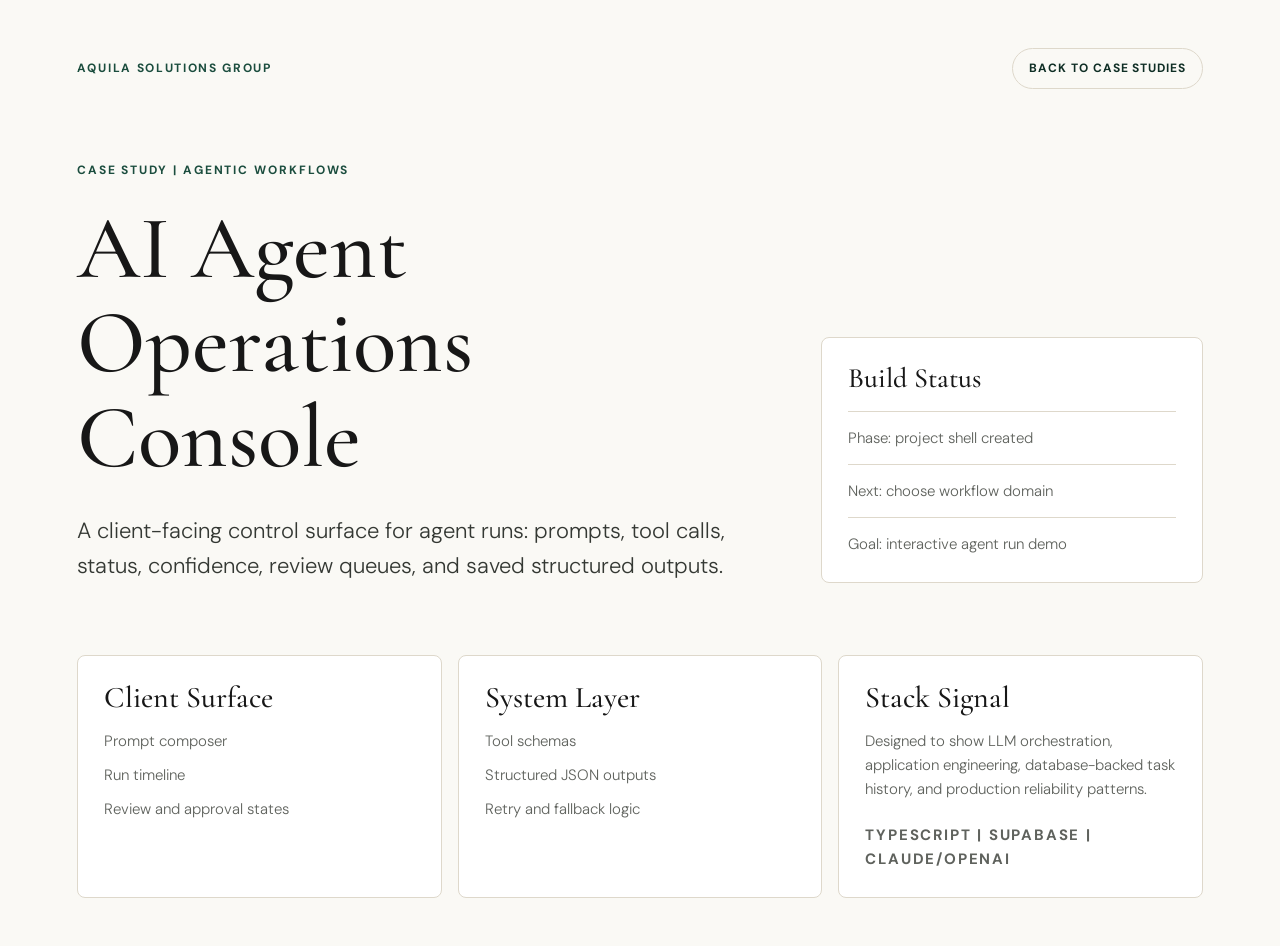
==== case-studies/agent-operations-console/index.html @ 9e026e29 "Add live case study scaffolds" ====
<!doctype html>
<html lang="en">
<head>
  <meta charset="utf-8">
  <meta name="viewport" content="width=device-width, initial-scale=1">
  <title>AI Agent Operations Console | Aquila Solutions Group</title>
  <link rel="preconnect" href="https://fonts.googleapis.com">
  <link rel="preconnect" href="https://fonts.gstatic.com" crossorigin>
  <link href="https://fonts.googleapis.com/css2?family=Cormorant+Garamond:wght@400;500;600&family=DM+Sans:wght@300;400;500;600;700&display=swap" rel="stylesheet">
  <link rel="stylesheet" href="../case-study.css">
</head>
<body>
  <div class="shell">
    <header class="topbar">
      <a class="brand" href="../../">Aquila Solutions Group</a>
      <a class="back-link" href="../../#case-studies">Back to case studies</a>
    </header>
    <main>
      <section class="hero">
        <div>
          <p class="eyebrow">Case Study | Agentic Workflows</p>
          <h1>AI Agent Operations Console</h1>
          <p class="summary">A client-facing control surface for agent runs: prompts, tool calls, status, confidence, review queues, and saved structured outputs.</p>
        </div>
        <aside class="status-card">
          <h2>Build Status</h2>
          <ul class="status-list">
            <li>Phase: project shell created</li>
            <li>Next: choose workflow domain</li>
            <li>Goal: interactive agent run demo</li>
          </ul>
        </aside>
      </section>
      <section class="grid">
        <article class="card">
          <h2>Client Surface</h2>
          <ul>
            <li>Prompt composer</li>
            <li>Run timeline</li>
            <li>Review and approval states</li>
          </ul>
        </article>
        <article class="card">
          <h2>System Layer</h2>
          <ul>
            <li>Tool schemas</li>
            <li>Structured JSON outputs</li>
            <li>Retry and fallback logic</li>
          </ul>
        </article>
        <article class="card">
          <h2>Stack Signal</h2>
          <p>Designed to show LLM orchestration, application engineering, database-backed task history, and production reliability patterns.</p>
          <p class="stack">TypeScript | Supabase | Claude/OpenAI</p>
        </article>
      </section>
    </main>
  </div>
</body>
</html>
---- case-studies/case-study.css ----
:root {
  --forest: #1b4d3e;
  --forest-deep: #0f2e25;
  --gold: #c9a96e;
  --paper: #faf9f5;
  --surface: #ffffff;
  --line: #ded8cb;
  --ink: #171717;
  --muted: #5f625d;
  --soft: #eef2ee;
}

* {
  box-sizing: border-box;
  margin: 0;
  padding: 0;
}

body {
  background: var(--paper);
  color: var(--ink);
  font-family: "DM Sans", system-ui, -apple-system, BlinkMacSystemFont, "Segoe UI", sans-serif;
  font-weight: 300;
  line-height: 1.6;
  -webkit-font-smoothing: antialiased;
}

a {
  color: inherit;
  text-decoration: none;
}

.shell {
  min-height: 100vh;
  padding: 48px clamp(20px, 6vw, 88px);
}

.topbar {
  align-items: center;
  display: flex;
  justify-content: space-between;
  margin: 0 auto 72px;
  max-width: 1180px;
}

.brand {
  color: var(--forest);
  font-size: 12px;
  font-weight: 700;
  letter-spacing: 0.14em;
  text-transform: uppercase;
}

.back-link {
  border: 1px solid var(--line);
  border-radius: 999px;
  color: var(--forest-deep);
  font-size: 12px;
  font-weight: 700;
  letter-spacing: 0.08em;
  padding: 10px 16px;
  text-transform: uppercase;
}

.hero {
  display: grid;
  gap: 48px;
  grid-template-columns: minmax(0, 1fr) minmax(320px, 0.55fr);
  margin: 0 auto 72px;
  max-width: 1180px;
}

.eyebrow {
  color: var(--forest);
  font-size: 12px;
  font-weight: 700;
  letter-spacing: 0.16em;
  margin-bottom: 22px;
  text-transform: uppercase;
}

h1,
h2,
h3 {
  font-family: "Cormorant Garamond", Georgia, serif;
  font-weight: 500;
  line-height: 1.05;
}

h1 {
  font-size: clamp(48px, 7vw, 92px);
  max-width: 820px;
}

.summary {
  color: #343833;
  font-size: clamp(18px, 2vw, 22px);
  margin-top: 28px;
  max-width: 720px;
}

.status-card {
  align-self: end;
  background: var(--surface);
  border: 1px solid var(--line);
  border-radius: 8px;
  padding: 26px;
}

.status-card h2 {
  font-size: 28px;
  margin-bottom: 18px;
}

.status-list {
  display: grid;
  gap: 14px;
  list-style: none;
}

.status-list li {
  border-top: 1px solid var(--line);
  color: var(--muted);
  font-size: 15px;
  padding-top: 14px;
}

.grid {
  display: grid;
  gap: 16px;
  grid-template-columns: repeat(3, minmax(0, 1fr));
  margin: 0 auto;
  max-width: 1180px;
}

.card {
  background: var(--surface);
  border: 1px solid var(--line);
  border-radius: 8px;
  padding: 26px;
}

.card h2 {
  font-size: 30px;
  margin-bottom: 16px;
}

.card ul {
  display: grid;
  gap: 10px;
  list-style: none;
}

.card li,
.card p {
  color: var(--muted);
  font-size: 15px;
}

.stack {
  color: var(--forest);
  font-size: 12px;
  font-weight: 700;
  letter-spacing: 0.12em;
  margin-top: 22px;
  text-transform: uppercase;
}

@media (max-width: 900px) {
  .hero,
  .grid {
    grid-template-columns: 1fr;
  }

  .topbar {
    align-items: flex-start;
    flex-direction: column;
    gap: 18px;
  }
}
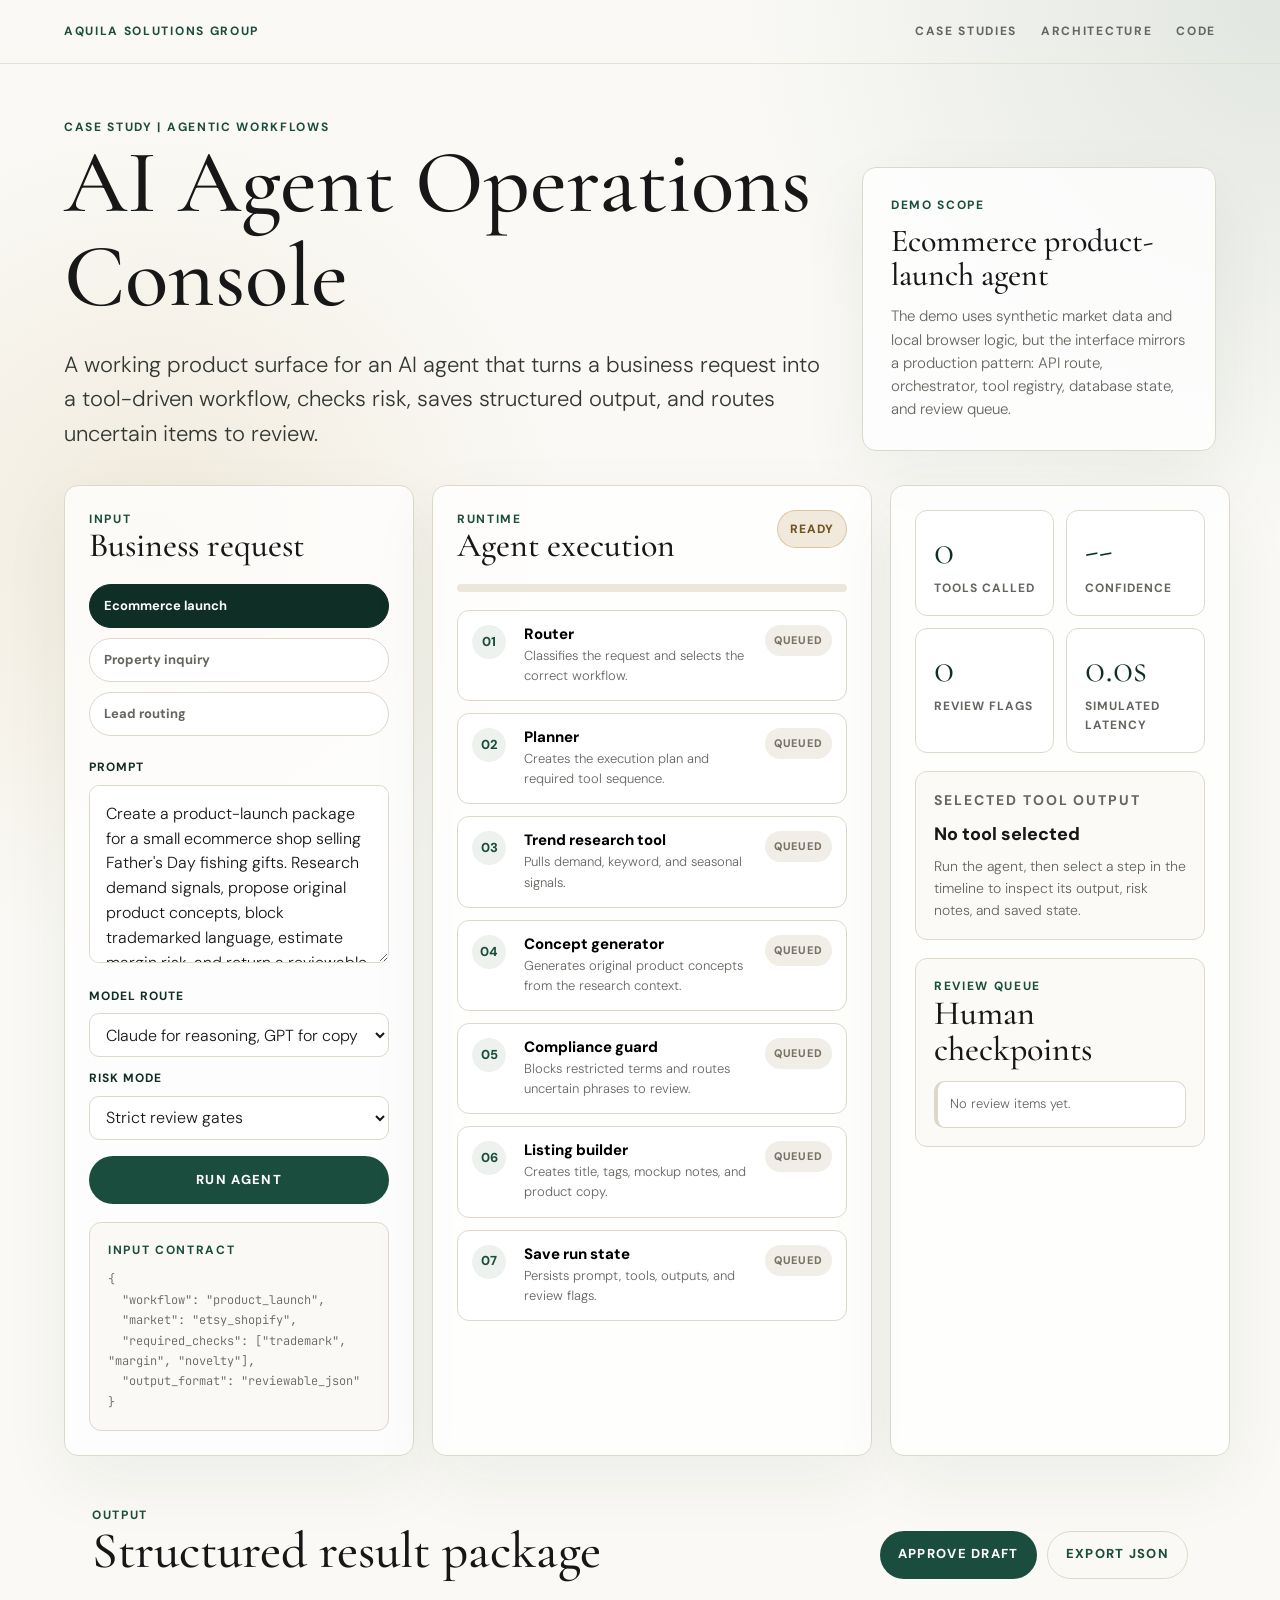
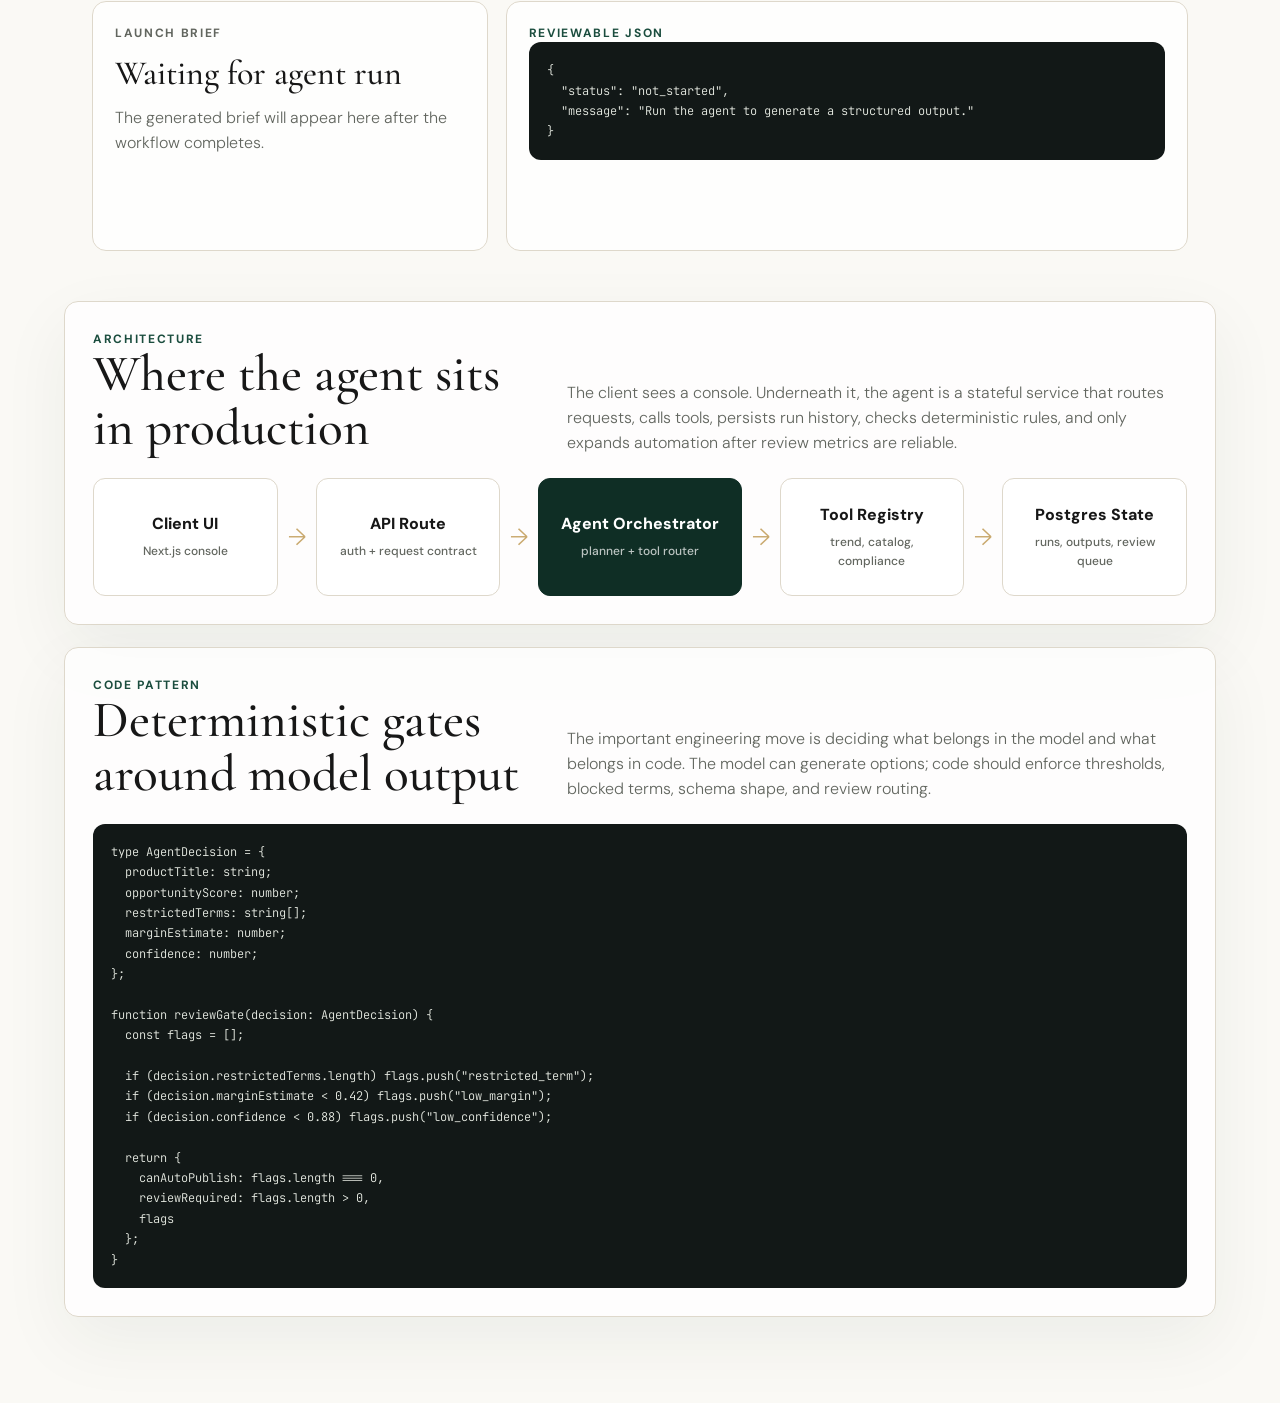
==== commit 4c075cf8: "Build agent operations console demo" ====
--- a/case-studies/agent-operations-console/index.html
+++ b/case-studies/agent-operations-console/index.html
@@ -4,57 +4,222 @@
   <meta charset="utf-8">
   <meta name="viewport" content="width=device-width, initial-scale=1">
   <title>AI Agent Operations Console | Aquila Solutions Group</title>
+  <meta name="description" content="Interactive case study showing a production-style AI agent console with tool calls, run state, review gates, structured outputs, and database-backed workflow design.">
   <link rel="preconnect" href="https://fonts.googleapis.com">
   <link rel="preconnect" href="https://fonts.gstatic.com" crossorigin>
-  <link href="https://fonts.googleapis.com/css2?family=Cormorant+Garamond:wght@400;500;600&family=DM+Sans:wght@300;400;500;600;700&display=swap" rel="stylesheet">
-  <link rel="stylesheet" href="../case-study.css">
+  <link href="https://fonts.googleapis.com/css2?family=Cormorant+Garamond:wght@400;500;600&family=DM+Sans:wght@300;400;500;600;700&family=JetBrains+Mono:wght@400;500;600&display=swap" rel="stylesheet">
+  <link rel="icon" type="image/svg+xml" href="../../eagle-brand-colors.svg">
+  <link rel="stylesheet" href="styles.css">
 </head>
 <body>
-  <div class="shell">
-    <header class="topbar">
-      <a class="brand" href="../../">Aquila Solutions Group</a>
-      <a class="back-link" href="../../#case-studies">Back to case studies</a>
-    </header>
-    <main>
-      <section class="hero">
+  <header class="topbar">
+    <a class="brand" href="../../">Aquila Solutions Group</a>
+    <nav class="topnav" aria-label="Case study navigation">
+      <a href="../../#case-studies">Case Studies</a>
+      <a href="#architecture">Architecture</a>
+      <a href="#code">Code</a>
+    </nav>
+  </header>
+
+  <main>
+    <section class="hero">
+      <div class="hero-copy">
+        <p class="eyebrow">Case Study | Agentic Workflows</p>
+        <h1>AI Agent Operations Console</h1>
+        <p class="summary">A working product surface for an AI agent that turns a business request into a tool-driven workflow, checks risk, saves structured output, and routes uncertain items to review.</p>
+      </div>
+      <aside class="hero-card" aria-label="Demo scope">
+        <p class="card-label">Demo Scope</p>
+        <h2>Ecommerce product-launch agent</h2>
+        <p>The demo uses synthetic market data and local browser logic, but the interface mirrors a production pattern: API route, orchestrator, tool registry, database state, and review queue.</p>
+      </aside>
+    </section>
+
+    <section class="console" aria-label="Agent operations console">
+      <div class="prompt-panel">
+        <div class="panel-heading">
+          <p class="eyebrow">Input</p>
+          <h2>Business request</h2>
+        </div>
+
+        <div class="scenario-list" role="tablist" aria-label="Prompt scenarios">
+          <button class="scenario is-active" type="button" data-scenario="ecommerce">Ecommerce launch</button>
+          <button class="scenario" type="button" data-scenario="property">Property inquiry</button>
+          <button class="scenario" type="button" data-scenario="leads">Lead routing</button>
+        </div>
+
+        <label class="field-label" for="promptInput">Prompt</label>
+        <textarea id="promptInput" spellcheck="false"></textarea>
+
+        <div class="controls-grid">
+          <label>
+            <span>Model route</span>
+            <select id="modelRoute">
+              <option>Claude for reasoning, GPT for copy</option>
+              <option>Claude only</option>
+              <option>OpenAI only</option>
+            </select>
+          </label>
+          <label>
+            <span>Risk mode</span>
+            <select id="riskMode">
+              <option>Strict review gates</option>
+              <option>Balanced automation</option>
+              <option>Low-friction draft mode</option>
+            </select>
+          </label>
+        </div>
+
+        <button class="run-button" id="runButton" type="button">Run Agent</button>
+
+        <div class="contract-card">
+          <p class="card-label">Input contract</p>
+          <pre>{
+  "workflow": "product_launch",
+  "market": "etsy_shopify",
+  "required_checks": ["trademark", "margin", "novelty"],
+  "output_format": "reviewable_json"
+}</pre>
+        </div>
+      </div>
+
+      <div class="run-panel">
+        <div class="run-header">
+          <div>
+            <p class="eyebrow">Runtime</p>
+            <h2>Agent execution</h2>
+          </div>
+          <div class="run-state" id="runState">Ready</div>
+        </div>
+
+        <div class="progress-shell" aria-label="Run progress">
+          <div class="progress-bar" id="progressBar"></div>
+        </div>
+
+        <div class="timeline" id="timeline"></div>
+      </div>
+
+      <aside class="monitor-panel">
+        <div class="metric-grid">
+          <div class="metric">
+            <span id="toolCount">0</span>
+            <p>tools called</p>
+          </div>
+          <div class="metric">
+            <span id="confidenceScore">--</span>
+            <p>confidence</p>
+          </div>
+          <div class="metric">
+            <span id="reviewCount">0</span>
+            <p>review flags</p>
+          </div>
+          <div class="metric">
+            <span id="latency">0.0s</span>
+            <p>simulated latency</p>
+          </div>
+        </div>
+
+        <div class="detail-card">
+          <p class="card-label">Selected tool output</p>
+          <h3 id="detailTitle">No tool selected</h3>
+          <p id="detailBody">Run the agent, then select a step in the timeline to inspect its output, risk notes, and saved state.</p>
+        </div>
+
+        <div class="review-card">
+          <div class="panel-heading compact">
+            <p class="eyebrow">Review Queue</p>
+            <h2>Human checkpoints</h2>
+          </div>
+          <ul id="reviewQueue">
+            <li class="empty">No review items yet.</li>
+          </ul>
+        </div>
+      </aside>
+    </section>
+
+    <section class="output-section">
+      <div class="section-head">
         <div>
-          <p class="eyebrow">Case Study | Agentic Workflows</p>
-          <h1>AI Agent Operations Console</h1>
-          <p class="summary">A client-facing control surface for agent runs: prompts, tool calls, status, confidence, review queues, and saved structured outputs.</p>
-        </div>
-        <aside class="status-card">
-          <h2>Build Status</h2>
-          <ul class="status-list">
-            <li>Phase: project shell created</li>
-            <li>Next: choose workflow domain</li>
-            <li>Goal: interactive agent run demo</li>
-          </ul>
-        </aside>
-      </section>
-      <section class="grid">
-        <article class="card">
-          <h2>Client Surface</h2>
-          <ul>
-            <li>Prompt composer</li>
-            <li>Run timeline</li>
-            <li>Review and approval states</li>
-          </ul>
+          <p class="eyebrow">Output</p>
+          <h2>Structured result package</h2>
+        </div>
+        <div class="output-actions">
+          <button id="approveButton" type="button">Approve Draft</button>
+          <button id="exportButton" type="button">Export JSON</button>
+        </div>
+      </div>
+
+      <div class="output-grid">
+        <article class="brief-card">
+          <p class="card-label">Launch brief</p>
+          <h3 id="briefTitle">Waiting for agent run</h3>
+          <p id="briefSummary">The generated brief will appear here after the workflow completes.</p>
+          <div class="brief-tags" id="briefTags"></div>
         </article>
-        <article class="card">
-          <h2>System Layer</h2>
-          <ul>
-            <li>Tool schemas</li>
-            <li>Structured JSON outputs</li>
-            <li>Retry and fallback logic</li>
-          </ul>
+        <article class="json-card">
+          <p class="card-label">Reviewable JSON</p>
+          <pre id="jsonOutput">{
+  "status": "not_started",
+  "message": "Run the agent to generate a structured output."
+}</pre>
         </article>
-        <article class="card">
-          <h2>Stack Signal</h2>
-          <p>Designed to show LLM orchestration, application engineering, database-backed task history, and production reliability patterns.</p>
-          <p class="stack">TypeScript | Supabase | Claude/OpenAI</p>
-        </article>
-      </section>
-    </main>
-  </div>
+      </div>
+    </section>
+
+    <section class="architecture" id="architecture">
+      <div class="section-head">
+        <div>
+          <p class="eyebrow">Architecture</p>
+          <h2>Where the agent sits in production</h2>
+        </div>
+        <p class="section-copy">The client sees a console. Underneath it, the agent is a stateful service that routes requests, calls tools, persists run history, checks deterministic rules, and only expands automation after review metrics are reliable.</p>
+      </div>
+
+      <div class="architecture-flow" aria-label="Production architecture">
+        <div class="node">Client UI<br><span>Next.js console</span></div>
+        <div class="arrow">→</div>
+        <div class="node">API Route<br><span>auth + request contract</span></div>
+        <div class="arrow">→</div>
+        <div class="node node-strong">Agent Orchestrator<br><span>planner + tool router</span></div>
+        <div class="arrow">→</div>
+        <div class="node">Tool Registry<br><span>trend, catalog, compliance</span></div>
+        <div class="arrow">→</div>
+        <div class="node">Postgres State<br><span>runs, outputs, review queue</span></div>
+      </div>
+    </section>
+
+    <section class="code-section" id="code">
+      <div class="section-head">
+        <div>
+          <p class="eyebrow">Code Pattern</p>
+          <h2>Deterministic gates around model output</h2>
+        </div>
+        <p class="section-copy">The important engineering move is deciding what belongs in the model and what belongs in code. The model can generate options; code should enforce thresholds, blocked terms, schema shape, and review routing.</p>
+      </div>
+      <pre class="code-block"><code>type AgentDecision = {
+  productTitle: string;
+  opportunityScore: number;
+  restrictedTerms: string[];
+  marginEstimate: number;
+  confidence: number;
+};
+
+function reviewGate(decision: AgentDecision) {
+  const flags = [];
+
+  if (decision.restrictedTerms.length) flags.push("restricted_term");
+  if (decision.marginEstimate < 0.42) flags.push("low_margin");
+  if (decision.confidence < 0.88) flags.push("low_confidence");
+
+  return {
+    canAutoPublish: flags.length === 0,
+    reviewRequired: flags.length > 0,
+    flags
+  };
+}</code></pre>
+    </section>
+  </main>
+
+  <script src="app.js"></script>
 </body>
 </html>
--- a/case-studies/agent-operations-console/styles.css
+++ b/case-studies/agent-operations-console/styles.css
@@ -0,0 +1,670 @@
+:root {
+  --forest: #1b4d3e;
+  --forest-deep: #0f2e25;
+  --forest-soft: #eaf1ec;
+  --gold: #c9a96e;
+  --gold-soft: #f1eadc;
+  --paper: #faf9f5;
+  --surface: #ffffff;
+  --line: #ded8cb;
+  --ink: #171717;
+  --muted: #62665f;
+  --soft: #eef2ee;
+  --amber: #b8791f;
+  --red: #8b2818;
+  --blue: #365f77;
+}
+
+* {
+  box-sizing: border-box;
+  margin: 0;
+  padding: 0;
+}
+
+html {
+  scroll-behavior: smooth;
+}
+
+body {
+  background:
+    radial-gradient(circle at top right, rgba(27, 77, 62, 0.11), transparent 34rem),
+    radial-gradient(circle at 12% 18%, rgba(201, 169, 110, 0.18), transparent 26rem),
+    var(--paper);
+  color: var(--ink);
+  font-family: "DM Sans", system-ui, -apple-system, BlinkMacSystemFont, "Segoe UI", sans-serif;
+  font-weight: 300;
+  line-height: 1.55;
+  min-height: 100vh;
+  -webkit-font-smoothing: antialiased;
+}
+
+button,
+textarea,
+select {
+  font: inherit;
+}
+
+button {
+  cursor: pointer;
+}
+
+a {
+  color: inherit;
+  text-decoration: none;
+}
+
+.topbar {
+  align-items: center;
+  border-bottom: 1px solid rgba(222, 216, 203, 0.72);
+  display: flex;
+  justify-content: space-between;
+  padding: 22px clamp(20px, 5vw, 72px);
+}
+
+.brand,
+.topnav a,
+.eyebrow,
+.card-label {
+  font-size: 12px;
+  font-weight: 700;
+  letter-spacing: 0.14em;
+  text-transform: uppercase;
+}
+
+.brand,
+.eyebrow,
+.card-label {
+  color: var(--forest);
+}
+
+.topnav {
+  display: flex;
+  gap: 24px;
+}
+
+.topnav a {
+  color: var(--muted);
+}
+
+.topnav a:hover {
+  color: var(--forest);
+}
+
+main {
+  padding: 54px clamp(20px, 5vw, 72px) 86px;
+}
+
+.hero,
+.console,
+.output-section,
+.architecture,
+.code-section {
+  margin: 0 auto;
+  max-width: 1440px;
+}
+
+.hero {
+  display: grid;
+  gap: 28px;
+  grid-template-columns: minmax(0, 1fr) minmax(320px, 0.46fr);
+  margin-bottom: 34px;
+}
+
+h1,
+h2,
+h3 {
+  font-family: "Cormorant Garamond", Georgia, serif;
+  font-weight: 500;
+  line-height: 1.05;
+}
+
+h1 {
+  font-size: clamp(54px, 7vw, 104px);
+  max-width: 900px;
+}
+
+.summary {
+  color: #343833;
+  font-size: clamp(18px, 2vw, 22px);
+  margin-top: 24px;
+  max-width: 780px;
+}
+
+.hero-card,
+.prompt-panel,
+.run-panel,
+.monitor-panel,
+.brief-card,
+.json-card,
+.architecture,
+.code-section {
+  background: rgba(255, 255, 255, 0.78);
+  border: 1px solid var(--line);
+  border-radius: 14px;
+  box-shadow: 0 24px 70px rgba(15, 46, 37, 0.06);
+}
+
+.hero-card {
+  align-self: end;
+  padding: 28px;
+}
+
+.hero-card h2 {
+  font-size: 32px;
+  margin: 10px 0 14px;
+}
+
+.hero-card p:last-child {
+  color: var(--muted);
+  font-size: 15px;
+}
+
+.console {
+  display: grid;
+  gap: 18px;
+  grid-template-columns: 350px minmax(440px, 1fr) 340px;
+}
+
+.prompt-panel,
+.run-panel,
+.monitor-panel {
+  min-height: 740px;
+  padding: 24px;
+}
+
+.panel-heading {
+  margin-bottom: 20px;
+}
+
+.panel-heading h2,
+.run-header h2,
+.review-card h2 {
+  font-size: 34px;
+}
+
+.compact {
+  margin-bottom: 14px;
+}
+
+.scenario-list {
+  display: grid;
+  gap: 10px;
+  margin-bottom: 22px;
+}
+
+.scenario {
+  background: var(--surface);
+  border: 1px solid var(--line);
+  border-radius: 999px;
+  color: var(--muted);
+  font-size: 13px;
+  font-weight: 700;
+  padding: 11px 14px;
+  text-align: left;
+}
+
+.scenario.is-active {
+  background: var(--forest-deep);
+  border-color: var(--forest-deep);
+  color: #fff;
+}
+
+.field-label,
+.controls-grid span {
+  color: var(--forest-deep);
+  display: block;
+  font-size: 12px;
+  font-weight: 700;
+  letter-spacing: 0.08em;
+  margin-bottom: 8px;
+  text-transform: uppercase;
+}
+
+textarea,
+select {
+  background: #fff;
+  border: 1px solid var(--line);
+  border-radius: 10px;
+  color: var(--ink);
+  outline: none;
+  width: 100%;
+}
+
+textarea {
+  min-height: 178px;
+  padding: 16px;
+  resize: vertical;
+}
+
+select {
+  min-height: 44px;
+  padding: 0 12px;
+}
+
+textarea:focus,
+select:focus {
+  border-color: rgba(27, 77, 62, 0.5);
+  box-shadow: 0 0 0 4px rgba(27, 77, 62, 0.08);
+}
+
+.controls-grid {
+  display: grid;
+  gap: 12px;
+  margin: 16px 0;
+}
+
+.run-button,
+.output-actions button {
+  background: var(--forest);
+  border: 0;
+  border-radius: 999px;
+  color: #fff;
+  font-size: 13px;
+  font-weight: 800;
+  letter-spacing: 0.1em;
+  min-height: 48px;
+  padding: 0 18px;
+  text-transform: uppercase;
+}
+
+.run-button {
+  width: 100%;
+}
+
+.run-button:disabled {
+  background: #9ca89f;
+  cursor: wait;
+}
+
+.contract-card,
+.detail-card,
+.review-card {
+  background: rgba(250, 249, 245, 0.74);
+  border: 1px solid var(--line);
+  border-radius: 12px;
+  margin-top: 18px;
+  padding: 18px;
+}
+
+pre,
+code {
+  font-family: "JetBrains Mono", "SF Mono", Menlo, monospace;
+}
+
+.contract-card pre {
+  color: var(--muted);
+  font-size: 12px;
+  line-height: 1.7;
+  margin-top: 10px;
+  white-space: pre-wrap;
+}
+
+.run-header {
+  align-items: start;
+  display: flex;
+  gap: 16px;
+  justify-content: space-between;
+  margin-bottom: 20px;
+}
+
+.run-state {
+  background: var(--gold-soft);
+  border: 1px solid rgba(201, 169, 110, 0.56);
+  border-radius: 999px;
+  color: #6f5520;
+  font-size: 12px;
+  font-weight: 800;
+  letter-spacing: 0.08em;
+  padding: 9px 12px;
+  text-transform: uppercase;
+  white-space: nowrap;
+}
+
+.run-state.running {
+  background: var(--forest-soft);
+  border-color: rgba(27, 77, 62, 0.26);
+  color: var(--forest);
+}
+
+.run-state.complete {
+  background: #e5efdf;
+  border-color: rgba(74, 107, 58, 0.28);
+  color: #3d5f2d;
+}
+
+.progress-shell {
+  background: #ece7dc;
+  border-radius: 999px;
+  height: 8px;
+  margin-bottom: 18px;
+  overflow: hidden;
+}
+
+.progress-bar {
+  background: linear-gradient(90deg, var(--forest), var(--gold));
+  height: 100%;
+  transition: width 260ms ease;
+  width: 0%;
+}
+
+.timeline {
+  display: grid;
+  gap: 12px;
+}
+
+.step {
+  background: #fff;
+  border: 1px solid var(--line);
+  border-radius: 12px;
+  display: grid;
+  gap: 10px;
+  grid-template-columns: 42px 1fr auto;
+  padding: 14px;
+  text-align: left;
+  width: 100%;
+}
+
+.step:hover,
+.step.is-selected {
+  border-color: rgba(27, 77, 62, 0.34);
+}
+
+.step-index {
+  align-items: center;
+  background: var(--soft);
+  border-radius: 50%;
+  color: var(--forest);
+  display: flex;
+  font-size: 13px;
+  font-weight: 800;
+  height: 34px;
+  justify-content: center;
+  width: 34px;
+}
+
+.step h3 {
+  font-family: "DM Sans", system-ui, sans-serif;
+  font-size: 15px;
+  font-weight: 800;
+  line-height: 1.2;
+  margin-bottom: 3px;
+}
+
+.step p {
+  color: var(--muted);
+  font-size: 13px;
+}
+
+.status-pill {
+  border-radius: 999px;
+  font-size: 11px;
+  font-weight: 800;
+  height: fit-content;
+  letter-spacing: 0.08em;
+  padding: 7px 9px;
+  text-transform: uppercase;
+}
+
+.queued {
+  background: #f0eee7;
+  color: #777166;
+}
+
+.running {
+  background: var(--forest-soft);
+  color: var(--forest);
+}
+
+.complete {
+  background: #e5efdf;
+  color: #42652f;
+}
+
+.warning {
+  background: #f5ead7;
+  color: var(--amber);
+}
+
+.metric-grid {
+  display: grid;
+  gap: 12px;
+  grid-template-columns: repeat(2, 1fr);
+}
+
+.metric {
+  background: #fff;
+  border: 1px solid var(--line);
+  border-radius: 12px;
+  padding: 18px;
+}
+
+.metric span {
+  color: var(--forest-deep);
+  display: block;
+  font-family: "Cormorant Garamond", Georgia, serif;
+  font-size: 42px;
+  line-height: 1;
+}
+
+.metric p {
+  color: var(--muted);
+  font-size: 12px;
+  font-weight: 700;
+  letter-spacing: 0.08em;
+  margin-top: 8px;
+  text-transform: uppercase;
+}
+
+.detail-card h3 {
+  font-family: "DM Sans", system-ui, sans-serif;
+  font-size: 18px;
+  font-weight: 800;
+  line-height: 1.35;
+  margin: 10px 0;
+}
+
+.detail-card p {
+  color: var(--muted);
+  font-size: 14px;
+}
+
+#reviewQueue {
+  display: grid;
+  gap: 10px;
+  list-style: none;
+}
+
+#reviewQueue li {
+  background: #fff;
+  border: 1px solid var(--line);
+  border-left: 4px solid var(--amber);
+  border-radius: 10px;
+  color: var(--muted);
+  font-size: 13px;
+  padding: 12px;
+}
+
+#reviewQueue li.empty {
+  border-left-color: var(--line);
+}
+
+.output-section,
+.architecture,
+.code-section {
+  margin-top: 22px;
+  padding: 28px;
+}
+
+.section-head {
+  align-items: end;
+  display: grid;
+  gap: 20px;
+  grid-template-columns: minmax(0, 1fr) auto;
+  margin-bottom: 22px;
+}
+
+.section-head h2 {
+  font-size: clamp(34px, 4vw, 56px);
+}
+
+.section-copy {
+  color: var(--muted);
+  max-width: 620px;
+}
+
+.output-actions {
+  display: flex;
+  gap: 10px;
+}
+
+.output-actions button:nth-child(2) {
+  background: transparent;
+  border: 1px solid var(--line);
+  color: var(--forest);
+}
+
+.output-grid {
+  display: grid;
+  gap: 18px;
+  grid-template-columns: minmax(280px, 0.58fr) minmax(420px, 1fr);
+}
+
+.brief-card,
+.json-card {
+  box-shadow: none;
+  min-height: 250px;
+  padding: 22px;
+}
+
+.brief-card h3 {
+  font-size: 34px;
+  margin: 14px 0;
+}
+
+.brief-card p {
+  color: var(--muted);
+}
+
+.brief-tags {
+  display: flex;
+  flex-wrap: wrap;
+  gap: 8px;
+  margin-top: 20px;
+}
+
+.brief-tags span {
+  background: var(--forest-soft);
+  border-radius: 999px;
+  color: var(--forest);
+  font-size: 12px;
+  font-weight: 800;
+  padding: 8px 10px;
+}
+
+.json-card pre,
+.code-block {
+  background: #121817;
+  border-radius: 12px;
+  color: #e8ece4;
+  font-size: 12px;
+  line-height: 1.7;
+  overflow-x: auto;
+  padding: 18px;
+  white-space: pre;
+}
+
+.architecture-flow {
+  align-items: stretch;
+  display: grid;
+  gap: 10px;
+  grid-template-columns: 1fr auto 1fr auto 1.1fr auto 1fr auto 1fr;
+}
+
+.node {
+  align-items: center;
+  background: #fff;
+  border: 1px solid var(--line);
+  border-radius: 12px;
+  display: flex;
+  flex-direction: column;
+  font-weight: 800;
+  justify-content: center;
+  min-height: 118px;
+  padding: 16px;
+  text-align: center;
+}
+
+.node span {
+  color: var(--muted);
+  display: block;
+  font-size: 12px;
+  font-weight: 500;
+  margin-top: 5px;
+}
+
+.node-strong {
+  background: var(--forest-deep);
+  border-color: var(--forest-deep);
+  color: #fff;
+}
+
+.node-strong span {
+  color: rgba(255, 255, 255, 0.72);
+}
+
+.arrow {
+  align-items: center;
+  color: var(--gold);
+  display: flex;
+  font-size: 24px;
+  justify-content: center;
+}
+
+@media (max-width: 1180px) {
+  .console,
+  .hero,
+  .output-grid,
+  .section-head {
+    grid-template-columns: 1fr;
+  }
+
+  .prompt-panel,
+  .run-panel,
+  .monitor-panel {
+    min-height: auto;
+  }
+
+  .architecture-flow {
+    grid-template-columns: 1fr;
+  }
+
+  .arrow {
+    transform: rotate(90deg);
+  }
+}
+
+@media (max-width: 720px) {
+  .topbar,
+  .topnav,
+  .output-actions {
+    align-items: flex-start;
+    flex-direction: column;
+  }
+
+  main {
+    padding-top: 34px;
+  }
+
+  .metric-grid {
+    grid-template-columns: 1fr;
+  }
+
+  .step {
+    grid-template-columns: 36px 1fr;
+  }
+
+  .status-pill {
+    grid-column: 2;
+    width: fit-content;
+  }
+}
